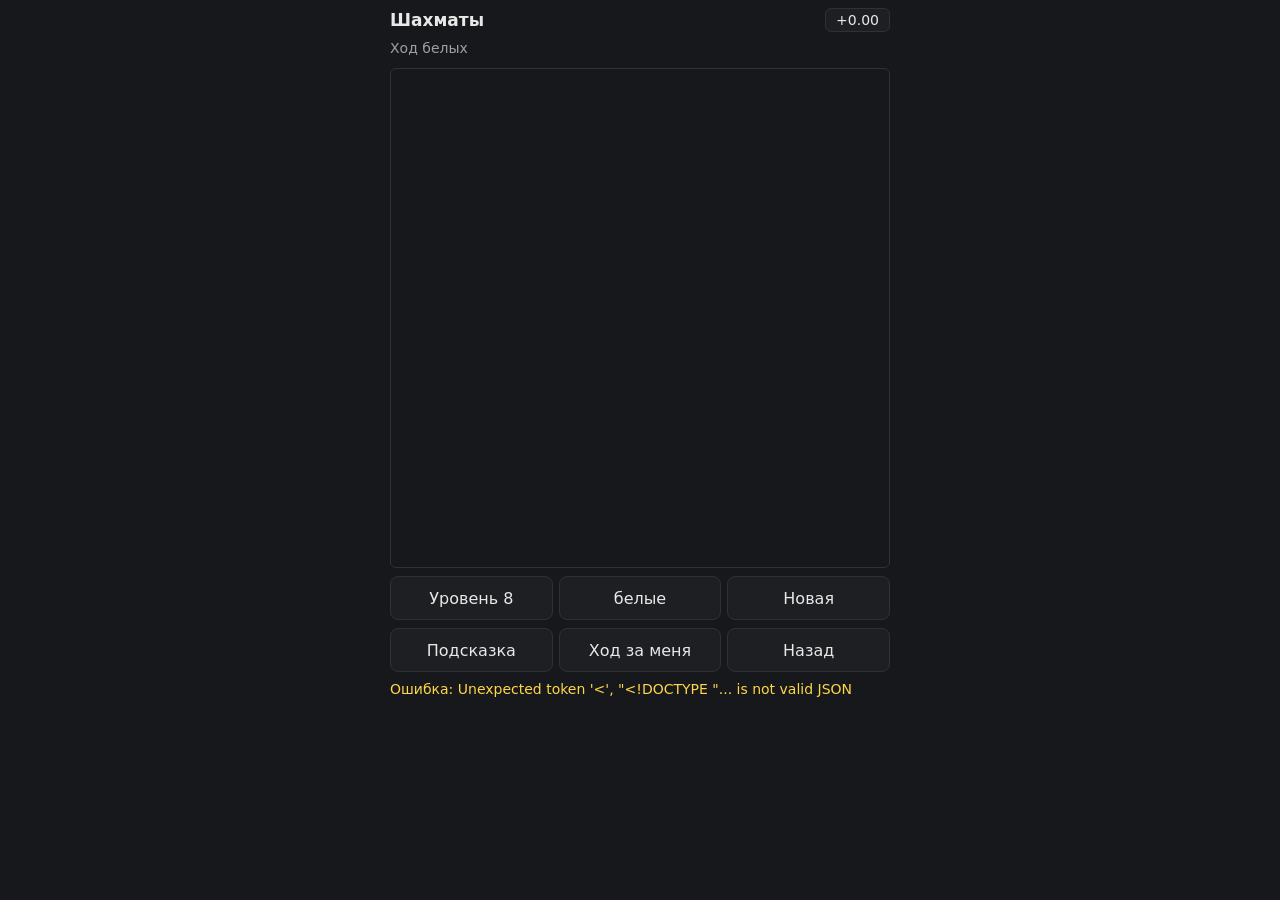
==== phone/static/index.html @ 22bdc383 "Шахматный помощник: оверлей со Stockfish, разбор PGN, репертуар, веб-доска для телефона" ====
<!doctype html>
<html lang="ru">
<head>
  <meta charset="utf-8">
  <meta name="viewport" content="width=device-width, initial-scale=1, maximum-scale=1, user-scalable=no">
  <meta name="theme-color" content="#1E1F22">
  <title>Шахматы</title>
  <link rel="stylesheet" href="style.css">
</head>
<body>
  <div class="app">
    <header>
      <span class="title">Шахматы</span>
      <span id="eval" class="eval">+0.00</span>
    </header>

    <div id="status" class="status">Ход белых</div>
    <div id="board" class="board"></div>

    <div class="row">
      <select id="level" aria-label="Уровень"></select>
      <select id="colorSide" aria-label="Цвет">
        <option value="w">белые</option>
        <option value="b">чёрные</option>
      </select>
      <button id="newGame">Новая</button>
    </div>

    <div class="row">
      <button id="hintBtn">Подсказка</button>
      <button id="botBtn">Ход за меня</button>
      <button id="undoBtn">Назад</button>
    </div>

    <div id="hintText" class="hint"></div>

    <div id="promo" class="promo hidden">
      <div class="promo-box">
        <div class="promo-title">Превращение</div>
        <div class="promo-buttons">
          <button data-piece="q">&#9819;</button>
          <button data-piece="r">&#9820;</button>
          <button data-piece="b">&#9821;</button>
          <button data-piece="n">&#9822;</button>
        </div>
      </div>
    </div>
  </div>
  <script src="app.js"></script>
</body>
</html>
---- phone/static/style.css ----
:root {
  --bg: #17181b;
  --panel: #1e1f22;
  --line: #2f3136;
  --text: #e8e8e8;
  --muted: #9aa0a6;
  --light: #eeeed2;
  --dark: #7fa650;
  --accent: #ffd64a;
  --sel: rgba(255, 214, 74, 0.55);
  --last: rgba(255, 214, 74, 0.35);
}

* { box-sizing: border-box; -webkit-tap-highlight-color: transparent; }

html, body {
  margin: 0;
  height: 100%;
  background: var(--bg);
  color: var(--text);
  font-family: "Segoe UI", system-ui, -apple-system, sans-serif;
  overscroll-behavior: none;
}

.app {
  max-width: 520px;
  margin: 0 auto;
  padding: 8px 10px 16px;
  display: flex;
  flex-direction: column;
  gap: 8px;
  min-height: 100%;
}

header {
  display: flex;
  align-items: center;
  justify-content: space-between;
}

.title { font-weight: 700; font-size: 17px; }
.eval {
  font-variant-numeric: tabular-nums;
  background: var(--panel);
  border: 1px solid var(--line);
  border-radius: 6px;
  padding: 3px 10px;
  font-size: 14px;
}

.status {
  min-height: 20px;
  color: var(--muted);
  font-size: 14px;
}

.board {
  width: 100%;
  aspect-ratio: 1 / 1;
  display: grid;
  grid-template-columns: repeat(8, 1fr);
  grid-template-rows: repeat(8, 1fr);
  border-radius: 6px;
  overflow: hidden;
  border: 1px solid var(--line);
  touch-action: manipulation;
  user-select: none;
}

.sq {
  position: relative;
  display: flex;
  align-items: center;
  justify-content: center;
  font-size: min(9.2vw, 46px);
  line-height: 1;
  cursor: pointer;
}

.sq.light { background: var(--light); }
.sq.dark { background: var(--dark); }
.sq.last { box-shadow: inset 0 0 0 100px var(--last); }
.sq.sel { box-shadow: inset 0 0 0 100px var(--sel); }
.sq.check { box-shadow: inset 0 0 0 4px #ff5252; }
.sq.hint-a { box-shadow: inset 0 0 0 4px #4fc3f7; }
.sq.hint-b { box-shadow: inset 0 0 0 4px #4fc3f7; }

.sq .dot {
  position: absolute;
  width: 26%;
  height: 26%;
  border-radius: 50%;
  background: rgba(20, 20, 20, 0.28);
  pointer-events: none;
}

.sq .capture-ring {
  position: absolute;
  inset: 6%;
  border-radius: 50%;
  border: 4px solid rgba(20, 20, 20, 0.28);
  pointer-events: none;
}

.piece-white { color: #ffffff; text-shadow: 0 0 2px #000, 0 1px 2px rgba(0,0,0,.6); }
.piece-black { color: #1b1b1b; text-shadow: 0 0 2px rgba(255,255,255,.55); }

.row {
  display: flex;
  gap: 6px;
}

select, button {
  font: inherit;
  color: var(--text);
  background: var(--panel);
  border: 1px solid var(--line);
  border-radius: 8px;
  padding: 10px 12px;
  flex: 1;
  min-height: 44px;
}

button:active { background: #34373d; }
button:disabled { color: #6f7278; }

select { appearance: none; text-align: center; }

.hint {
  min-height: 22px;
  color: var(--accent);
  font-size: 14px;
  line-height: 1.35;
}

.promo {
  position: fixed;
  inset: 0;
  background: rgba(0, 0, 0, 0.6);
  display: flex;
  align-items: center;
  justify-content: center;
  padding: 20px;
}

.promo.hidden { display: none; }

.promo-box {
  background: var(--panel);
  border: 1px solid var(--line);
  border-radius: 12px;
  padding: 14px;
  text-align: center;
}

.promo-title { margin-bottom: 10px; color: var(--muted); }
.promo-buttons { display: flex; gap: 8px; }
.promo-buttons button {
  font-size: 30px;
  line-height: 1;
  padding: 8px 14px;
  min-width: 60px;
}
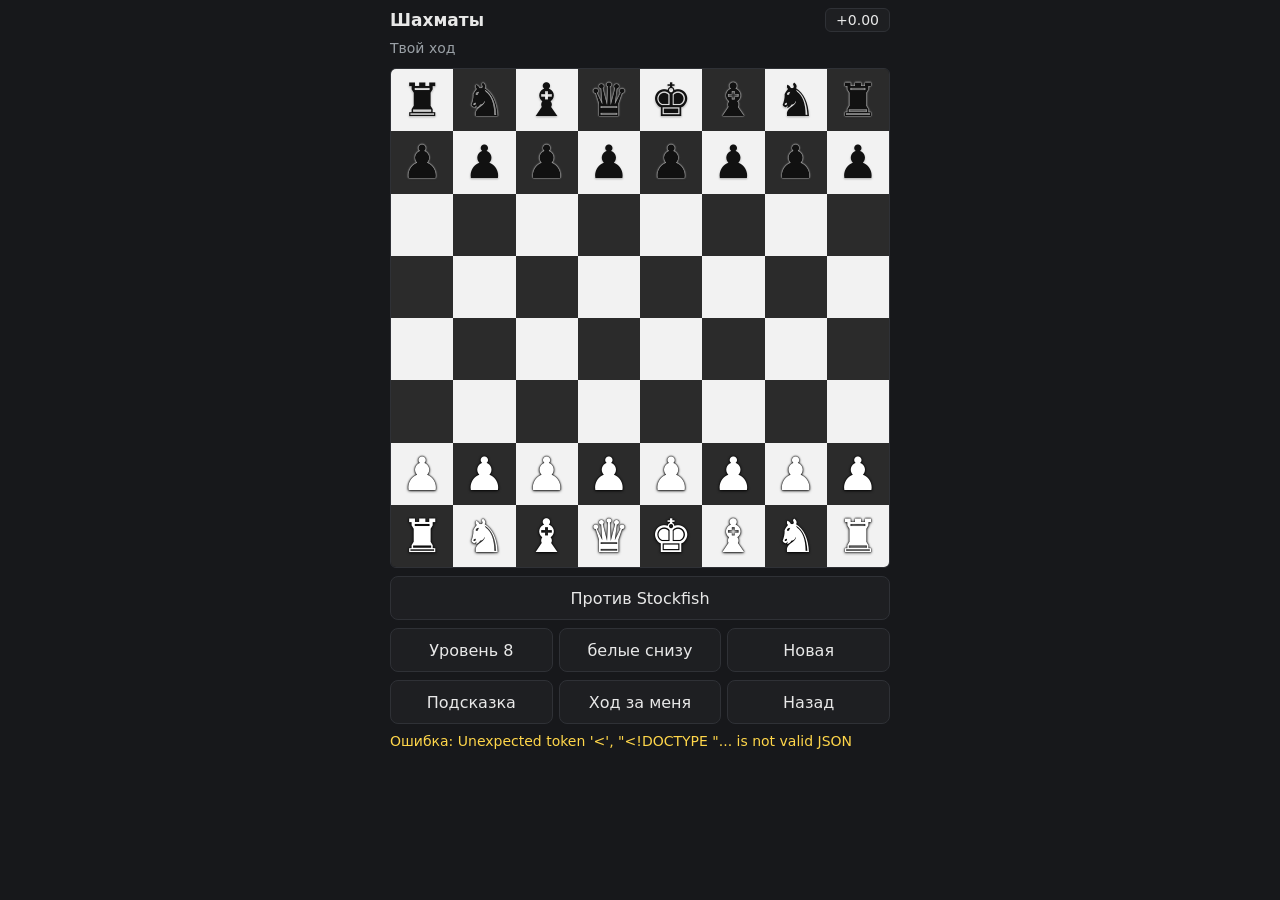
==== commit 2fc88a9d: "Телефон: режим двух игроков и подсказки для обеих сторон; бело-чёрная доска; окно не уезжает за экра" ====
--- a/phone/static/index.html
+++ b/phone/static/index.html
@@ -18,10 +18,17 @@
     <div id="board" class="board"></div>
 
     <div class="row">
+      <select id="mode" aria-label="Режим">
+        <option value="engine">Против Stockfish</option>
+        <option value="local">Два игрока (анализ)</option>
+      </select>
+    </div>
+
+    <div class="row">
       <select id="level" aria-label="Уровень"></select>
       <select id="colorSide" aria-label="Цвет">
-        <option value="w">белые</option>
-        <option value="b">чёрные</option>
+        <option value="w">белые снизу</option>
+        <option value="b">чёрные снизу</option>
       </select>
       <button id="newGame">Новая</button>
     </div>
--- a/phone/static/style.css
+++ b/phone/static/style.css
@@ -4,8 +4,8 @@
   --line: #2f3136;
   --text: #e8e8e8;
   --muted: #9aa0a6;
-  --light: #eeeed2;
-  --dark: #7fa650;
+  --light: #f2f2f2;
+  --dark: #2b2b2b;
   --accent: #ffd64a;
   --sel: rgba(255, 214, 74, 0.55);
   --last: rgba(255, 214, 74, 0.35);
@@ -90,20 +90,30 @@
   width: 26%;
   height: 26%;
   border-radius: 50%;
-  background: rgba(20, 20, 20, 0.28);
+  background: rgba(0, 0, 0, 0.30);
   pointer-events: none;
 }
+
+.sq.dark .dot { background: rgba(255, 255, 255, 0.55); }
 
 .sq .capture-ring {
   position: absolute;
   inset: 6%;
   border-radius: 50%;
-  border: 4px solid rgba(20, 20, 20, 0.28);
+  border: 4px solid rgba(0, 0, 0, 0.30);
   pointer-events: none;
 }
 
-.piece-white { color: #ffffff; text-shadow: 0 0 2px #000, 0 1px 2px rgba(0,0,0,.6); }
-.piece-black { color: #1b1b1b; text-shadow: 0 0 2px rgba(255,255,255,.55); }
+.sq.dark .capture-ring { border-color: rgba(255, 255, 255, 0.55); }
+
+.piece-white {
+  color: #ffffff;
+  text-shadow: 0 0 1px #000, 0 0 2px #000, 0 1px 3px rgba(0, 0, 0, 0.8);
+}
+.piece-black {
+  color: #111111;
+  text-shadow: 0 0 1px #fff, 0 0 2px rgba(255, 255, 255, 0.85), 0 1px 2px rgba(0, 0, 0, 0.4);
+}
 
 .row {
   display: flex;
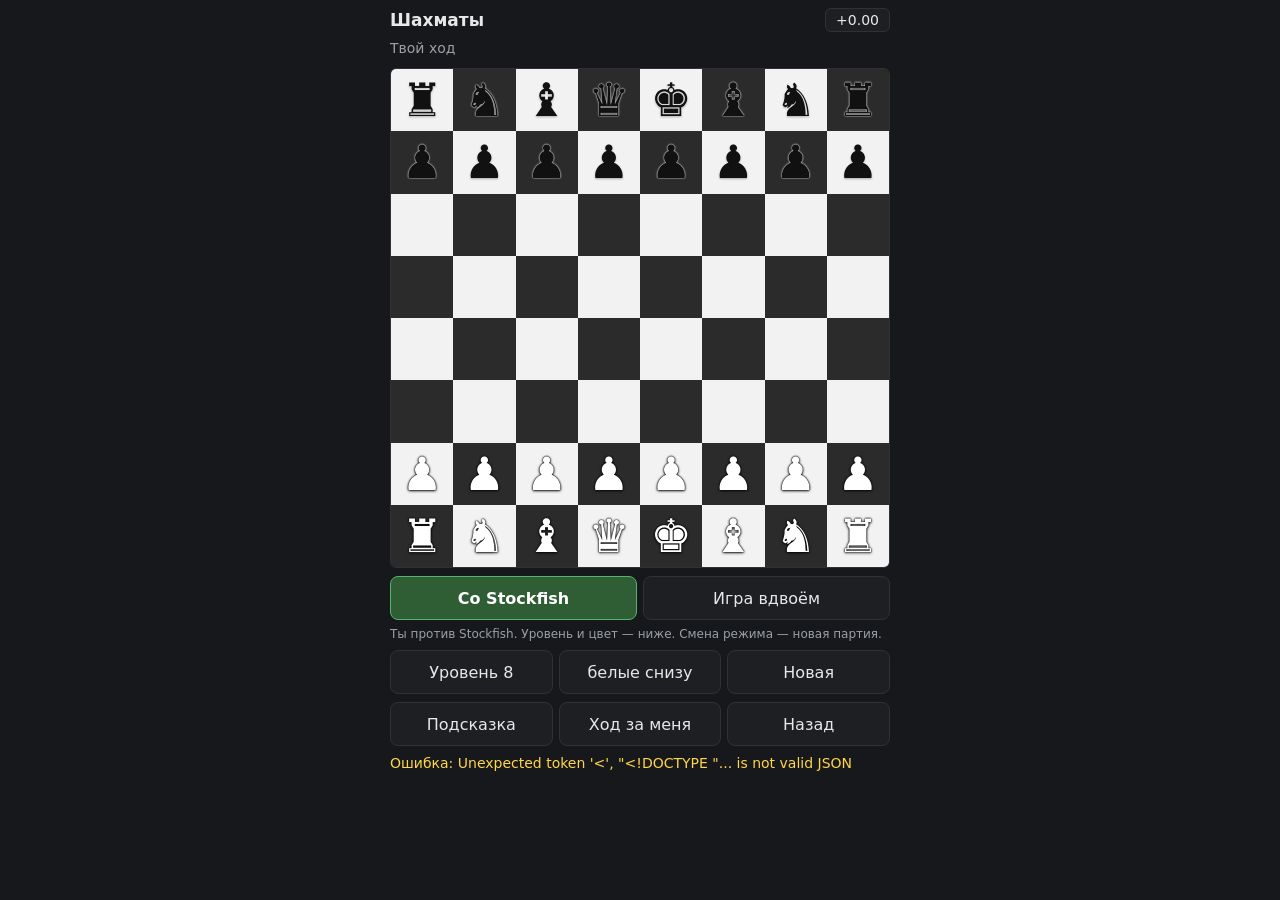
==== commit 63680552: "Дебюты: фильтр Все/Белые/Чёрные; телефон: понятные кнопки режимов и подсказка" ====
--- a/phone/static/index.html
+++ b/phone/static/index.html
@@ -17,12 +17,11 @@
     <div id="status" class="status">Ход белых</div>
     <div id="board" class="board"></div>
 
-    <div class="row">
-      <select id="mode" aria-label="Режим">
-        <option value="engine">Против Stockfish</option>
-        <option value="local">Два игрока (анализ)</option>
-      </select>
+    <div class="modes" role="group" aria-label="Режим игры">
+      <button type="button" class="mode-btn is-on" data-mode="engine">Со Stockfish</button>
+      <button type="button" class="mode-btn" data-mode="local">Игра вдвоём</button>
     </div>
+    <div id="modeHint" class="mode-hint"></div>
 
     <div class="row">
       <select id="level" aria-label="Уровень"></select>
--- a/phone/static/style.css
+++ b/phone/static/style.css
@@ -120,6 +120,29 @@
   gap: 6px;
 }
 
+.modes {
+  display: flex;
+  gap: 6px;
+}
+
+.mode-btn {
+  font-weight: 500;
+}
+
+.mode-btn.is-on {
+  background: #2f5d34;
+  border-color: #57b36b;
+  color: #ffffff;
+  font-weight: 600;
+}
+
+.mode-hint {
+  color: var(--muted);
+  font-size: 12px;
+  line-height: 1.35;
+  margin-top: -2px;
+}
+
 select, button {
   font: inherit;
   color: var(--text);
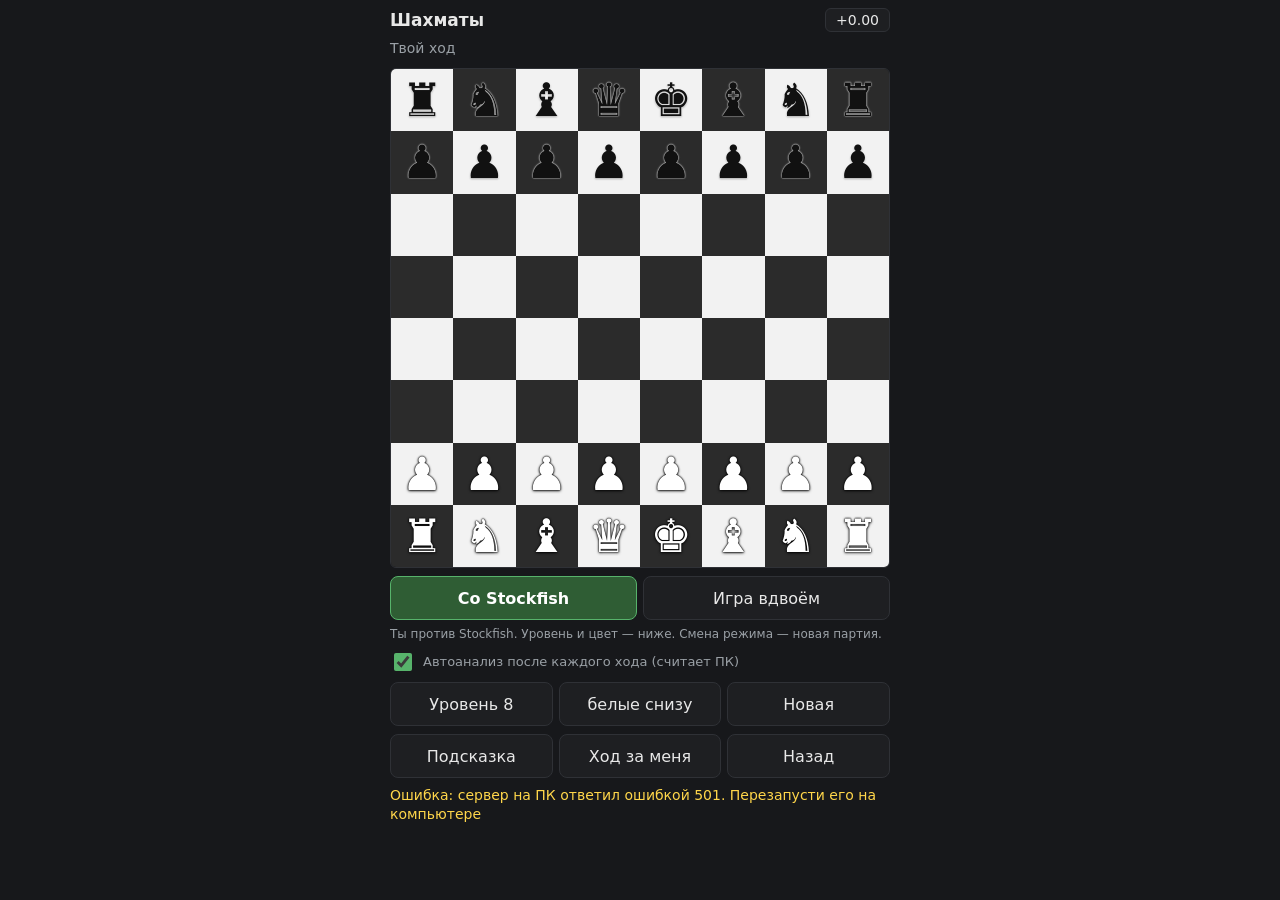
==== commit 8c5f6faf: "Убрана вкладка Камера; на телефоне автоанализ каждого хода считает ПК" ====
--- a/phone/static/index.html
+++ b/phone/static/index.html
@@ -22,6 +22,11 @@
       <button type="button" class="mode-btn" data-mode="local">Игра вдвоём</button>
     </div>
     <div id="modeHint" class="mode-hint"></div>
+
+    <label class="auto-row">
+      <input type="checkbox" id="autoAnalyse" checked>
+      <span>Автоанализ после каждого хода (считает ПК)</span>
+    </label>
 
     <div class="row">
       <select id="level" aria-label="Уровень"></select>
--- a/phone/static/style.css
+++ b/phone/static/style.css
@@ -143,6 +143,22 @@
   margin-top: -2px;
 }
 
+.auto-row {
+  display: flex;
+  align-items: center;
+  gap: 8px;
+  color: var(--muted);
+  font-size: 13px;
+  line-height: 1.3;
+}
+
+.auto-row input {
+  width: 18px;
+  height: 18px;
+  accent-color: #57b36b;
+  flex: none;
+}
+
 select, button {
   font: inherit;
   color: var(--text);
